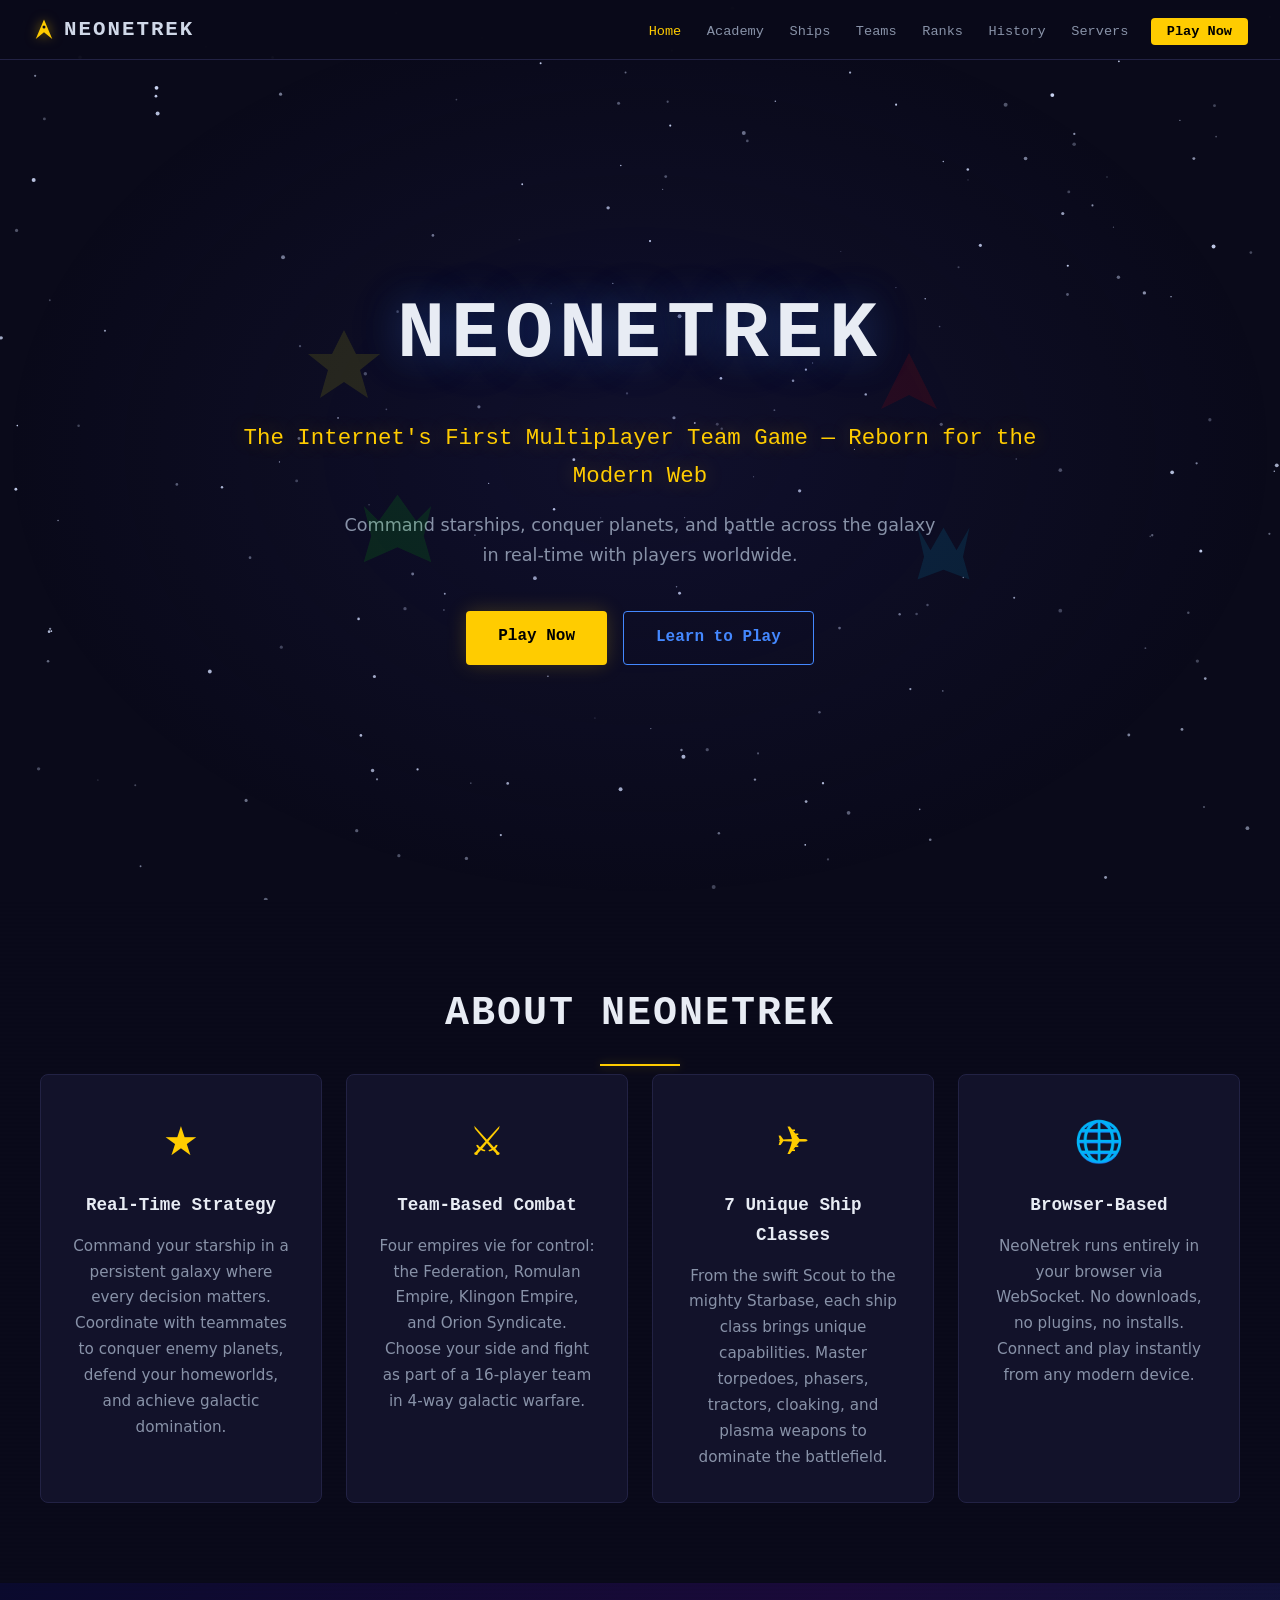
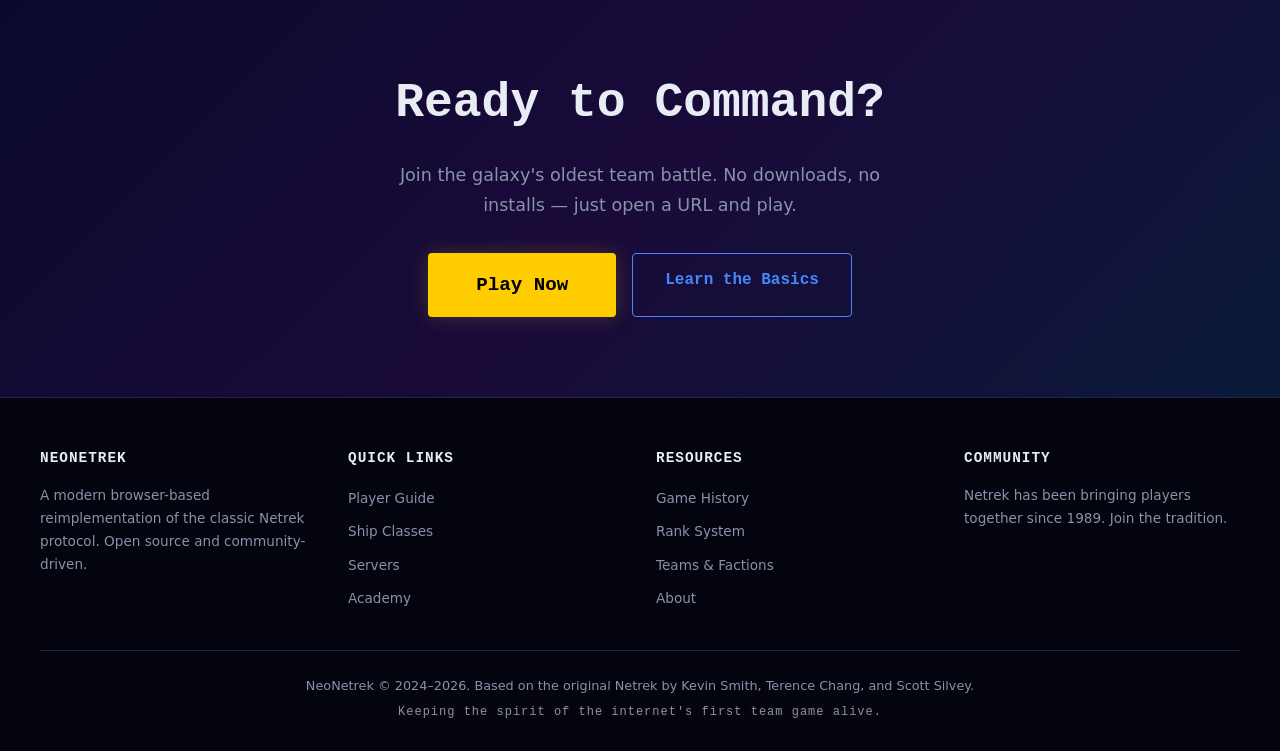
==== index.html @ f873a92c "Add Umami analytics to all pages Co-Authored-By: Claude Opus 4.6 <noreply@anthropic.com>" ====
<!DOCTYPE html>
<html lang="en">
<head>
  <meta charset="UTF-8">
  <meta name="viewport" content="width=device-width, initial-scale=1.0">
  <title>NeoNetrek - The Internet's First Team Game, Reborn</title>
  <link rel="icon" type="image/svg+xml" href="favicon.svg">
  <link rel="stylesheet" href="css/style.css">
  <script defer src="https://cloud.umami.is/script.js" data-website-id="e0d481f1-9120-42f4-aa07-5c133b0e5f1d"></script>
</head>
<body>

<!-- Starfield background -->
<canvas id="starfield"></canvas>

<!-- Navigation -->
<nav id="navbar">
  <div class="nav-brand">
    <svg class="logo-icon" viewBox="0 0 32 32" width="24" height="24"><path d="M16,2 L27,28 L16,19 L5,28 Z" fill="currentColor"/><circle cx="16" cy="12" r="2" fill="var(--bg-dark, #0a0a1a)"/></svg>
    <a href="index.html" class="logo-text" style="text-decoration:none;color:inherit">NeoNetrek</a>
  </div>
  <button class="nav-toggle" aria-label="Toggle navigation" onclick="document.getElementById('navbar').classList.toggle('open')">&#9776;</button>
  <ul class="nav-links">
    <li><a href="index.html">Home</a></li>
    <li><a href="academy.html">Academy</a></li>
    <li><a href="ships.html">Ships</a></li>
    <li><a href="teams.html">Teams</a></li>
    <li><a href="ranks.html">Ranks</a></li>
    <li><a href="history.html">History</a></li>
    <li><a href="servers.html">Servers</a></li>
    <li><a href="servers.html" class="btn-play">Play Now</a></li>
  </ul>
</nav>

<!-- Hero Section -->
<header id="home" class="hero">
  <div class="hero-content">
    <div class="hero-ships" aria-hidden="true">
      <svg class="hero-ship ship-fed" viewBox="0 0 40 40" width="80" height="80">
        <polygon points="20,2 26,14 38,14 28,22 32,36 20,28 8,36 12,22 2,14 14,14" fill="#ffff00" opacity="0.7"/>
      </svg>
      <svg class="hero-ship ship-rom" viewBox="0 0 40 40" width="70" height="70">
        <polygon points="20,4 36,36 20,28 4,36" fill="#ff0000" opacity="0.7"/>
      </svg>
      <svg class="hero-ship ship-kli" viewBox="0 0 40 40" width="75" height="75">
        <polygon points="20,2 30,16 38,8 34,24 38,38 20,30 2,38 6,24 2,8 10,16" fill="#00ff00" opacity="0.7"/>
      </svg>
      <svg class="hero-ship ship-ori" viewBox="0 0 40 40" width="65" height="65">
        <polygon points="20,4 28,18 36,4 32,22 36,36 20,30 4,36 8,22 4,4 12,18" fill="#00ccff" opacity="0.7"/>
      </svg>
    </div>
    <h1>NeoNetrek</h1>
    <p class="tagline">The Internet's First Multiplayer Team Game &mdash; Reborn for the Modern Web</p>
    <p class="subtitle">Command starships, conquer planets, and battle across the galaxy in real-time with players worldwide.</p>
    <div class="hero-buttons">
      <a href="servers.html" class="btn btn-primary">Play Now</a>
      <a href="academy.html" class="btn btn-secondary">Learn to Play</a>
    </div>
  </div>
</header>

<!-- About Section -->
<section id="about" class="section">
  <div class="container">
    <h2 class="section-title">About NeoNetrek</h2>
    <div class="about-grid">
      <div class="about-card">
        <div class="card-icon">&#9733;</div>
        <h3>Real-Time Strategy</h3>
        <p>Command your starship in a persistent galaxy where every decision matters. Coordinate with teammates to conquer enemy planets, defend your homeworlds, and achieve galactic domination.</p>
      </div>
      <div class="about-card">
        <div class="card-icon">&#9876;</div>
        <h3>Team-Based Combat</h3>
        <p>Four empires vie for control: the Federation, Romulan Empire, Klingon Empire, and Orion Syndicate. Choose your side and fight as part of a 16-player team in 4-way galactic warfare.</p>
      </div>
      <div class="about-card">
        <div class="card-icon">&#9992;</div>
        <h3>7 Unique Ship Classes</h3>
        <p>From the swift Scout to the mighty Starbase, each ship class brings unique capabilities. Master torpedoes, phasers, tractors, cloaking, and plasma weapons to dominate the battlefield.</p>
      </div>
      <div class="about-card">
        <div class="card-icon">&#127760;</div>
        <h3>Browser-Based</h3>
        <p>NeoNetrek runs entirely in your browser via WebSocket. No downloads, no plugins, no installs. Connect and play instantly from any modern device.</p>
      </div>
    </div>
  </div>
</section>

<!-- Call to Action -->
<section class="section section-play">
  <div class="container">
    <div class="play-cta">
      <h2>Ready to Command?</h2>
      <p>Join the galaxy's oldest team battle. No downloads, no installs &mdash; just open a URL and play.</p>
      <div class="hero-buttons">
        <a href="servers.html" class="btn btn-primary btn-large">Play Now</a>
        <a href="academy.html" class="btn btn-secondary">Learn the Basics</a>
      </div>
    </div>
  </div>
</section>

<!-- Footer -->
<footer class="footer">
  <div class="container">
    <div class="footer-grid">
      <div class="footer-col">
        <h4>NeoNetrek</h4>
        <p>A modern browser-based reimplementation of the classic Netrek protocol. Open source and community-driven.</p>
      </div>
      <div class="footer-col">
        <h4>Quick Links</h4>
        <ul>
          <li><a href="academy.html">Player Guide</a></li>
          <li><a href="ships.html">Ship Classes</a></li>
          <li><a href="servers.html">Servers</a></li>
          <li><a href="academy.html">Academy</a></li>
        </ul>
      </div>
      <div class="footer-col">
        <h4>Resources</h4>
        <ul>
          <li><a href="history.html">Game History</a></li>
          <li><a href="ranks.html">Rank System</a></li>
          <li><a href="teams.html">Teams &amp; Factions</a></li>
          <li><a href="index.html">About</a></li>
        </ul>
      </div>
      <div class="footer-col">
        <h4>Community</h4>
        <p>Netrek has been bringing players together since 1989. Join the tradition.</p>
      </div>
    </div>
    <div class="footer-bottom">
      <p>NeoNetrek &copy; 2024&ndash;2026. Based on the original Netrek by Kevin Smith, Terence Chang, and Scott Silvey.</p>
      <p class="footer-heritage">Keeping the spirit of the internet's first team game alive.</p>
    </div>
  </div>
</footer>

<script src="js/main.js"></script>
</body>
</html>
---- css/style.css ----
/* ==========================================================================
   NeoNetrek Companion Website - Space Theme Stylesheet
   ========================================================================== */

/* ---------- Reset & Base ---------- */
*, *::before, *::after { margin: 0; padding: 0; box-sizing: border-box; }

:root {
  --bg-primary: #0a0a1a;
  --bg-secondary: #0e0e24;
  --bg-card: #12122a;
  --bg-card-hover: #1a1a3a;
  --text-primary: #d0d8e8;
  --text-secondary: #8892a8;
  --text-heading: #e8ecf4;
  --accent-gold: #ffcc00;
  --accent-blue: #4488ff;
  --team-fed: #ffff00;
  --team-rom: #ff3333;
  --team-kli: #33ff33;
  --team-ori: #00ccff;
  --glow-fed: rgba(255,255,0,0.3);
  --glow-rom: rgba(255,0,0,0.3);
  --glow-kli: rgba(0,255,0,0.3);
  --glow-ori: rgba(0,204,255,0.3);
  --border-color: #222244;
  --font-mono: 'Courier New', 'Fira Code', monospace;
  --font-sans: 'Segoe UI', system-ui, -apple-system, sans-serif;
  --nav-height: 60px;
}

html {
  scroll-behavior: smooth;
  scroll-padding-top: var(--nav-height);
}

body {
  background: var(--bg-primary);
  color: var(--text-primary);
  font-family: var(--font-sans);
  line-height: 1.7;
  overflow-x: hidden;
}

/* ---------- Starfield Canvas ---------- */
#starfield {
  position: fixed;
  top: 0; left: 0;
  width: 100%; height: 100%;
  z-index: 0;
  pointer-events: none;
}

/* ---------- Navigation ---------- */
#navbar {
  position: fixed;
  top: 0; left: 0; right: 0;
  height: var(--nav-height);
  background: rgba(10,10,26,0.92);
  backdrop-filter: blur(12px);
  border-bottom: 1px solid var(--border-color);
  display: flex;
  align-items: center;
  justify-content: space-between;
  padding: 0 2rem;
  z-index: 1000;
}

.nav-brand {
  display: flex;
  align-items: center;
  gap: 0.5rem;
}

.logo-icon {
  color: var(--accent-gold);
  filter: drop-shadow(0 0 6px rgba(255,204,0,0.5));
  vertical-align: middle;
}

.logo-text {
  font-family: var(--font-mono);
  font-size: 1.3rem;
  font-weight: bold;
  color: var(--text-heading);
  letter-spacing: 2px;
  text-transform: uppercase;
}

.nav-toggle {
  display: none;
  background: none;
  border: 1px solid var(--border-color);
  color: var(--text-primary);
  font-size: 1.4rem;
  padding: 0.3rem 0.6rem;
  cursor: pointer;
  border-radius: 4px;
}

.nav-links {
  list-style: none;
  display: flex;
  gap: 0.2rem;
  align-items: center;
}

.nav-links a {
  color: var(--text-secondary);
  text-decoration: none;
  font-size: 0.85rem;
  padding: 0.4rem 0.7rem;
  border-radius: 4px;
  transition: color 0.2s, background 0.2s;
  font-family: var(--font-mono);
}

.nav-links a:hover {
  color: var(--text-heading);
  background: rgba(255,255,255,0.05);
}

.nav-links .btn-play {
  background: var(--accent-gold);
  color: #000 !important;
  font-weight: bold;
  padding: 0.4rem 1rem;
  margin-left: 0.5rem;
}

.nav-links .btn-play:hover {
  background: #ffe044;
  box-shadow: 0 0 15px rgba(255,204,0,0.4);
}

/* ---------- Hero ---------- */
.hero {
  position: relative;
  min-height: 100vh;
  display: flex;
  align-items: center;
  justify-content: center;
  text-align: center;
  padding: 6rem 2rem 4rem;
  z-index: 1;
  overflow: hidden;
}

.hero::before {
  content: '';
  position: absolute;
  top: 0; left: 0; right: 0; bottom: 0;
  background: radial-gradient(ellipse at center, rgba(40,40,120,0.2) 0%, transparent 70%);
  pointer-events: none;
}

.hero-content {
  position: relative;
  max-width: 800px;
}

.hero-content h1 {
  font-family: var(--font-mono);
  font-size: clamp(2.5rem, 8vw, 5rem);
  color: var(--text-heading);
  letter-spacing: 6px;
  text-transform: uppercase;
  margin-bottom: 1rem;
  text-shadow: 0 0 40px rgba(68,136,255,0.3), 0 0 80px rgba(68,136,255,0.1);
}

.tagline {
  font-size: clamp(1rem, 2.5vw, 1.4rem);
  color: var(--accent-gold);
  font-family: var(--font-mono);
  margin-bottom: 1rem;
  text-shadow: 0 0 20px rgba(255,204,0,0.3);
}

.subtitle {
  font-size: 1.1rem;
  color: var(--text-secondary);
  margin-bottom: 2.5rem;
  max-width: 600px;
  margin-left: auto;
  margin-right: auto;
}

.hero-ships {
  position: absolute;
  top: 0; left: 0; right: 0; bottom: 0;
  pointer-events: none;
  overflow: hidden;
}

.hero-ship {
  position: absolute;
  opacity: 0.15;
  animation: float 20s ease-in-out infinite;
}

.ship-fed { top: 15%; left: 8%; animation-delay: 0s; }
.ship-rom { top: 20%; right: 12%; animation-delay: -5s; }
.ship-kli { bottom: 25%; left: 15%; animation-delay: -10s; }
.ship-ori { bottom: 20%; right: 8%; animation-delay: -15s; }

@keyframes float {
  0%, 100% { transform: translateY(0) rotate(0deg); }
  25% { transform: translateY(-20px) rotate(3deg); }
  50% { transform: translateY(10px) rotate(-2deg); }
  75% { transform: translateY(-15px) rotate(1deg); }
}

.hero-buttons {
  display: flex;
  gap: 1rem;
  justify-content: center;
  flex-wrap: wrap;
}

/* ---------- Buttons ---------- */
.btn {
  display: inline-block;
  padding: 0.8rem 2rem;
  border-radius: 4px;
  text-decoration: none;
  font-family: var(--font-mono);
  font-weight: bold;
  font-size: 1rem;
  transition: all 0.3s;
  cursor: pointer;
  border: none;
}

.btn-primary {
  background: var(--accent-gold);
  color: #000;
  box-shadow: 0 0 20px rgba(255,204,0,0.2);
}

.btn-primary:hover {
  background: #ffe044;
  box-shadow: 0 0 30px rgba(255,204,0,0.4);
  transform: translateY(-2px);
}

.btn-secondary {
  background: transparent;
  color: var(--accent-blue);
  border: 1px solid var(--accent-blue);
}

.btn-secondary:hover {
  background: rgba(68,136,255,0.1);
  box-shadow: 0 0 20px rgba(68,136,255,0.2);
  transform: translateY(-2px);
}

.btn-large {
  padding: 1rem 3rem;
  font-size: 1.2rem;
}

/* ---------- Sections ---------- */
.section {
  position: relative;
  z-index: 1;
  padding: 5rem 2rem;
}

.section-alt {
  background: var(--bg-secondary);
}

.container {
  max-width: 1200px;
  margin: 0 auto;
}

.section-title {
  font-family: var(--font-mono);
  font-size: clamp(1.8rem, 4vw, 2.5rem);
  color: var(--text-heading);
  text-align: center;
  margin-bottom: 0.5rem;
  letter-spacing: 2px;
  text-transform: uppercase;
}

.section-title::after {
  content: '';
  display: block;
  width: 80px;
  height: 2px;
  background: var(--accent-gold);
  margin: 1rem auto 0;
  box-shadow: 0 0 10px rgba(255,204,0,0.3);
}

.section-intro {
  text-align: center;
  color: var(--text-secondary);
  max-width: 700px;
  margin: 1.5rem auto 3rem;
  font-size: 1.05rem;
}

/* ---------- About Cards ---------- */
.about-grid {
  display: grid;
  grid-template-columns: repeat(auto-fit, minmax(250px, 1fr));
  gap: 1.5rem;
}

.about-card {
  background: var(--bg-card);
  border: 1px solid var(--border-color);
  border-radius: 8px;
  padding: 2rem;
  text-align: center;
  transition: transform 0.3s, border-color 0.3s;
}

.about-card:hover {
  transform: translateY(-4px);
  border-color: var(--accent-blue);
}

.card-icon {
  font-size: 2.5rem;
  margin-bottom: 1rem;
  color: var(--accent-gold);
}

.about-card h3 {
  font-family: var(--font-mono);
  color: var(--text-heading);
  margin-bottom: 0.8rem;
  font-size: 1.1rem;
}

.about-card p {
  color: var(--text-secondary);
  font-size: 0.95rem;
}

/* ---------- Player Guide ---------- */
.guide-toc {
  background: var(--bg-card);
  border: 1px solid var(--border-color);
  border-radius: 8px;
  padding: 2rem;
  margin-bottom: 2rem;
}

.guide-toc h3 {
  font-family: var(--font-mono);
  color: var(--accent-gold);
  margin-bottom: 1rem;
}

.guide-toc ol {
  padding-left: 1.5rem;
  display: grid;
  grid-template-columns: repeat(auto-fit, minmax(300px, 1fr));
  gap: 0.5rem;
}

.guide-toc li {
  color: var(--text-secondary);
  font-size: 0.95rem;
}

.guide-sections {
  display: grid;
  gap: 2rem;
}

.guide-block {
  background: var(--bg-card);
  border: 1px solid var(--border-color);
  border-radius: 8px;
  padding: 2rem;
}

.guide-block h3 {
  font-family: var(--font-mono);
  color: var(--accent-gold);
  margin-bottom: 1rem;
  font-size: 1.1rem;
}

.guide-block p, .guide-block li {
  color: var(--text-secondary);
  margin-bottom: 0.8rem;
}

.guide-block ol, .guide-block ul {
  padding-left: 1.5rem;
}

.guide-block strong {
  color: var(--text-heading);
}

kbd {
  display: inline-block;
  background: #1a1a3a;
  border: 1px solid #444;
  border-radius: 4px;
  padding: 0.15rem 0.5rem;
  font-family: var(--font-mono);
  font-size: 0.85rem;
  color: var(--accent-gold);
  box-shadow: 0 1px 2px rgba(0,0,0,0.4);
  min-width: 1.8rem;
  text-align: center;
}

.keybind-grid {
  display: grid;
  grid-template-columns: repeat(auto-fill, minmax(200px, 1fr));
  gap: 0.6rem;
}

.keybind-groups {
  display: grid;
  grid-template-columns: repeat(auto-fill, minmax(220px, 1fr));
  gap: 1.2rem;
}

.keybind-group h4 {
  color: var(--accent-blue, #4488ff);
  font-family: var(--font-mono);
  font-size: 0.8rem;
  text-transform: uppercase;
  letter-spacing: 0.08em;
  margin-bottom: 0.5rem;
  padding-bottom: 0.3rem;
  border-bottom: 1px solid var(--border-color, #222244);
}

.keybind {
  display: flex;
  align-items: center;
  gap: 0.8rem;
  padding: 0.4rem;
}

.keybind span {
  color: var(--text-secondary);
  font-size: 0.9rem;
}

.keybind-mouse {
  display: inline-block;
  padding: 0.15em 0.5em;
  font-family: var(--font-mono);
  font-size: 0.8em;
  color: var(--text-primary, #d0d8e8);
  background: rgba(255, 255, 255, 0.06);
  border: 1px solid var(--border-color, #222244);
  border-radius: 3px;
}

/* ---------- Ships ---------- */
.ships-grid {
  display: grid;
  grid-template-columns: repeat(auto-fill, minmax(320px, 1fr));
  gap: 1.5rem;
}

.ship-card {
  background: var(--bg-card);
  border: 1px solid var(--border-color);
  border-radius: 8px;
  padding: 1.5rem;
  transition: transform 0.3s, border-color 0.3s;
}

.ship-card:hover {
  transform: translateY(-4px);
  border-color: var(--accent-blue);
}

.ship-card-highlight {
  border-color: var(--accent-gold);
  box-shadow: 0 0 20px rgba(255,204,0,0.1);
}

.ship-visual {
  text-align: center;
  margin-bottom: 1rem;
  padding: 0.5rem;
}

.ship-visual svg {
  filter: drop-shadow(0 0 8px rgba(100,150,255,0.3));
}

.ship-card h3 {
  font-family: var(--font-mono);
  color: var(--text-heading);
  margin-bottom: 0.5rem;
  display: flex;
  align-items: center;
  gap: 0.5rem;
}

.ship-code {
  background: rgba(68,136,255,0.2);
  color: var(--accent-blue);
  font-size: 0.75rem;
  padding: 0.1rem 0.4rem;
  border-radius: 3px;
}

.recommended {
  background: rgba(255,204,0,0.2);
  color: var(--accent-gold);
  font-size: 0.7rem;
  padding: 0.1rem 0.5rem;
  border-radius: 3px;
}

.ship-desc {
  color: var(--text-secondary);
  font-size: 0.9rem;
  margin-bottom: 1rem;
}

.ship-stats {
  display: grid;
  gap: 0.4rem;
  margin-bottom: 0.8rem;
}

.stat {
  display: grid;
  grid-template-columns: 70px 1fr 50px;
  align-items: center;
  gap: 0.5rem;
  font-size: 0.8rem;
}

.stat-label {
  color: var(--text-secondary);
  font-family: var(--font-mono);
}

.stat-bar {
  height: 6px;
  background: rgba(255,255,255,0.05);
  border-radius: 3px;
  overflow: hidden;
}

.stat-fill {
  height: 100%;
  background: linear-gradient(90deg, var(--accent-blue), #66bbff);
  border-radius: 3px;
  transition: width 0.5s;
}

.stat-val {
  color: var(--text-heading);
  font-family: var(--font-mono);
  text-align: right;
  font-size: 0.8rem;
}

.ship-weapons {
  color: var(--text-secondary);
  font-size: 0.8rem;
  font-family: var(--font-mono);
  border-top: 1px solid var(--border-color);
  padding-top: 0.6rem;
}

/* ---------- Teams ---------- */
.teams-grid {
  display: grid;
  grid-template-columns: repeat(auto-fit, minmax(260px, 1fr));
  gap: 1.5rem;
  margin-bottom: 3rem;
}

.team-card {
  background: var(--bg-card);
  border: 1px solid var(--border-color);
  border-radius: 8px;
  padding: 2rem;
  text-align: center;
  transition: transform 0.3s, box-shadow 0.3s;
}

.team-card:hover { transform: translateY(-4px); }

.team-fed { border-color: rgba(255,255,0,0.3); }
.team-fed:hover { box-shadow: 0 0 30px var(--glow-fed); }
.team-rom { border-color: rgba(255,0,0,0.3); }
.team-rom:hover { box-shadow: 0 0 30px var(--glow-rom); }
.team-kli { border-color: rgba(0,255,0,0.3); }
.team-kli:hover { box-shadow: 0 0 30px var(--glow-kli); }
.team-ori { border-color: rgba(0,204,255,0.3); }
.team-ori:hover { box-shadow: 0 0 30px var(--glow-ori); }

.team-emblem {
  margin-bottom: 1rem;
}

.team-emblem svg {
  filter: drop-shadow(0 0 10px rgba(100,150,255,0.2));
}

.team-card h3 {
  font-family: var(--font-mono);
  color: var(--text-heading);
  font-size: 1.2rem;
  margin-bottom: 0.3rem;
}

.team-fed h3 { color: var(--team-fed); }
.team-rom h3 { color: var(--team-rom); }
.team-kli h3 { color: var(--team-kli); }
.team-ori h3 { color: var(--team-ori); }

.team-letter {
  font-family: var(--font-mono);
  font-size: 2rem;
  font-weight: bold;
  margin-bottom: 0.5rem;
}

.team-fed .team-letter { color: var(--team-fed); text-shadow: 0 0 15px var(--glow-fed); }
.team-rom .team-letter { color: var(--team-rom); text-shadow: 0 0 15px var(--glow-rom); }
.team-kli .team-letter { color: var(--team-kli); text-shadow: 0 0 15px var(--glow-kli); }
.team-ori .team-letter { color: var(--team-ori); text-shadow: 0 0 15px var(--glow-ori); }

.team-card p:last-child {
  color: var(--text-secondary);
  font-size: 0.9rem;
  text-align: left;
}

/* Galaxy Map */
.galaxy-map {
  text-align: center;
}

.galaxy-map h3 {
  font-family: var(--font-mono);
  color: var(--text-heading);
  margin-bottom: 1.5rem;
}

.map-visual {
  display: inline-block;
  background: rgba(0,0,0,0.5);
  border: 1px solid var(--border-color);
  border-radius: 8px;
  padding: 1.5rem;
}

.galaxy-svg {
  max-width: 100%;
  height: auto;
}

.map-caption {
  color: var(--text-secondary);
  font-size: 0.85rem;
  font-family: var(--font-mono);
  margin-top: 1rem;
}

/* ---------- Ranks Table ---------- */
.ranks-table-wrap {
  overflow-x: auto;
  margin-bottom: 3rem;
}

.ranks-table {
  width: 100%;
  border-collapse: collapse;
  font-family: var(--font-mono);
  font-size: 0.9rem;
}

.ranks-table th {
  background: rgba(68,136,255,0.1);
  color: var(--accent-blue);
  padding: 0.8rem 1rem;
  text-align: left;
  border-bottom: 2px solid var(--border-color);
  font-size: 0.8rem;
  text-transform: uppercase;
  letter-spacing: 1px;
}

.ranks-table td {
  padding: 0.7rem 1rem;
  border-bottom: 1px solid rgba(255,255,255,0.04);
  color: var(--text-secondary);
}

.ranks-table tr:hover td {
  background: rgba(255,255,255,0.02);
}

.rank-num {
  color: var(--accent-gold);
  font-weight: bold;
}

.rank-elite td {
  color: var(--text-heading);
}

.rank-elite .rank-num {
  color: #ff8844;
  text-shadow: 0 0 8px rgba(255,136,68,0.4);
}

/* Rating cards */
.ratings-info h3 {
  font-family: var(--font-mono);
  color: var(--text-heading);
  margin-bottom: 1rem;
  text-align: center;
}

.ratings-info > p {
  text-align: center;
  color: var(--text-secondary);
  margin-bottom: 1.5rem;
}

.rating-cards {
  display: grid;
  grid-template-columns: repeat(auto-fit, minmax(250px, 1fr));
  gap: 1.5rem;
  margin-bottom: 1rem;
}

.rating-card {
  background: var(--bg-card);
  border: 1px solid var(--border-color);
  border-radius: 8px;
  padding: 1.5rem;
}

.rating-card h4 {
  font-family: var(--font-mono);
  color: var(--accent-gold);
  margin-bottom: 0.5rem;
}

.rating-card p {
  color: var(--text-secondary);
  font-size: 0.9rem;
}

.rating-note {
  text-align: center;
  color: var(--text-secondary);
  font-size: 0.85rem;
  font-style: italic;
}

/* ---------- Timeline ---------- */
.timeline {
  position: relative;
  padding-left: 3rem;
  margin-bottom: 3rem;
}

.timeline::before {
  content: '';
  position: absolute;
  left: 1rem;
  top: 0;
  bottom: 0;
  width: 2px;
  background: linear-gradient(to bottom, var(--accent-gold), var(--accent-blue), var(--accent-gold));
}

.timeline-item {
  position: relative;
  margin-bottom: 2.5rem;
}

.timeline-item::before {
  content: '';
  position: absolute;
  left: -2.25rem;
  top: 0.4rem;
  width: 12px;
  height: 12px;
  background: var(--accent-gold);
  border-radius: 50%;
  box-shadow: 0 0 10px rgba(255,204,0,0.4);
}

.timeline-year {
  font-family: var(--font-mono);
  font-size: 0.85rem;
  color: var(--accent-gold);
  margin-bottom: 0.3rem;
  letter-spacing: 2px;
}

.timeline-content h3 {
  font-family: var(--font-mono);
  color: var(--text-heading);
  font-size: 1.1rem;
  margin-bottom: 0.5rem;
}

.timeline-content p {
  color: var(--text-secondary);
  font-size: 0.95rem;
}

.history-facts {
  background: var(--bg-card);
  border: 1px solid var(--border-color);
  border-radius: 8px;
  padding: 2rem;
}

.history-facts h3 {
  font-family: var(--font-mono);
  color: var(--accent-gold);
  margin-bottom: 1rem;
}

.history-facts li {
  color: var(--text-secondary);
  margin-bottom: 0.7rem;
  padding-left: 0.5rem;
  font-size: 0.95rem;
}

.history-facts strong {
  color: var(--text-heading);
}

/* ---------- Servers ---------- */
.servers-grid {
  display: grid;
  grid-template-columns: repeat(auto-fill, minmax(320px, 1fr));
  gap: 1.5rem;
}

.server-card {
  background: var(--bg-card);
  border: 1px solid var(--border-color);
  border-radius: 8px;
  padding: 1.5rem;
  transition: transform 0.3s, border-color 0.3s;
}

.server-card:hover {
  transform: translateY(-4px);
  border-color: var(--accent-blue);
}

.server-name {
  font-family: var(--font-mono);
  font-size: 1.1rem;
  color: var(--text-heading);
  margin-bottom: 0.3rem;
}

.server-location {
  font-family: var(--font-mono);
  font-size: 0.75rem;
  color: var(--text-secondary);
  text-transform: uppercase;
  letter-spacing: 1px;
  margin-bottom: 0.8rem;
}

.server-location::before {
  content: '> ';
  color: var(--accent-gold);
}

.server-desc {
  color: var(--text-secondary);
  font-size: 0.9rem;
  margin-bottom: 1rem;
}

.server-status {
  display: flex;
  align-items: center;
  gap: 0.5rem;
  margin-bottom: 1rem;
  font-family: var(--font-mono);
  font-size: 0.8rem;
}

.status-dot {
  width: 8px;
  height: 8px;
  border-radius: 50%;
  background: #555;
}

.status-dot.online, .status-dot.status-online {
  background: #33ff33;
  box-shadow: 0 0 6px rgba(0,255,0,0.4);
}

.status-dot.offline, .status-dot.status-offline {
  background: #ff3333;
}

.status-dot.status-unknown {
  background: #555;
  animation: pulse 1.5s ease-in-out infinite;
}

@keyframes pulse {
  0%, 100% { opacity: 0.4; }
  50% { opacity: 1; }
}

.server-players, .player-count {
  color: var(--text-secondary);
}

.server-established {
  font-family: var(--font-mono);
  font-size: 0.7rem;
  color: var(--text-secondary);
  margin-bottom: 0.6rem;
}

.server-features {
  display: flex;
  flex-wrap: wrap;
  gap: 0.4rem;
  margin-bottom: 1rem;
}

.server-feature-tag {
  font-family: var(--font-mono);
  font-size: 0.65rem;
  color: var(--accent-blue);
  border: 1px solid rgba(68,136,255,0.3);
  border-radius: 3px;
  padding: 0.15rem 0.5rem;
  text-transform: uppercase;
  letter-spacing: 0.5px;
}

.server-join, .server-join-btn {
  display: inline-block;
  background: var(--accent-gold);
  color: #000;
  font-family: var(--font-mono);
  font-weight: bold;
  font-size: 0.85rem;
  padding: 0.5rem 1.5rem;
  border-radius: 4px;
  text-decoration: none;
  transition: all 0.3s;
}

.server-join:hover, .server-join-btn:hover {
  background: #ffe044;
  box-shadow: 0 0 15px rgba(255,204,0,0.4);
  transform: translateY(-1px);
}

.server-join-disabled {
  background: #333;
  color: #666;
  cursor: not-allowed;
}

.server-join-disabled:hover {
  background: #333;
  box-shadow: none;
  transform: none;
}

.servers-empty {
  text-align: center;
  color: var(--text-secondary);
  padding: 3rem 1rem;
  font-style: italic;
  grid-column: 1 / -1;
}

/* -- Server Instance Sub-cards -- */
.server-instances {
  margin-bottom: 1rem;
}

.instance-list-label {
  font-family: var(--font-mono);
  font-size: 0.7rem;
  color: var(--text-secondary);
  text-transform: uppercase;
  letter-spacing: 1px;
  margin-bottom: 0.5rem;
}

.server-instance {
  background: rgba(255,255,255,0.03);
  border: 1px solid rgba(255,255,255,0.08);
  border-radius: 6px;
  padding: 0.75rem;
  margin-bottom: 0.5rem;
}

.instance-header {
  display: flex;
  justify-content: space-between;
  align-items: center;
  margin-bottom: 0.3rem;
}

.server-instance .instance-name {
  font-family: var(--font-mono);
  font-size: 0.85rem;
  color: var(--text-heading);
}

.server-instance .instance-players {
  font-family: var(--font-mono);
  font-size: 0.75rem;
  color: var(--text-secondary);
}

.server-instance .instance-desc {
  font-size: 0.8rem;
  color: var(--text-secondary);
  margin-bottom: 0.4rem;
}

.server-instance .instance-features {
  display: flex;
  flex-wrap: wrap;
  gap: 0.3rem;
  margin-bottom: 0.5rem;
}

.server-join-small {
  font-size: 0.75rem;
  padding: 0.3rem 1rem;
}

/* ---------- Play CTA ---------- */
.section-play {
  background: linear-gradient(135deg, #0a0a2e 0%, #1a0a3a 50%, #0a1a3a 100%);
  text-align: center;
}

.play-cta h2 {
  font-family: var(--font-mono);
  font-size: clamp(2rem, 5vw, 3rem);
  color: var(--text-heading);
  margin-bottom: 1rem;
}

.play-cta > p {
  color: var(--text-secondary);
  font-size: 1.1rem;
  margin-bottom: 2rem;
  max-width: 500px;
  margin-left: auto;
  margin-right: auto;
}

.play-note {
  color: var(--text-secondary);
  font-size: 0.8rem;
  margin-top: 1rem;
}

/* ---------- Footer ---------- */
.footer {
  position: relative;
  z-index: 1;
  background: rgba(5,5,15,0.95);
  border-top: 1px solid var(--border-color);
  padding: 3rem 2rem 1.5rem;
}

.footer-grid {
  display: grid;
  grid-template-columns: repeat(auto-fit, minmax(200px, 1fr));
  gap: 2rem;
  margin-bottom: 2rem;
}

.footer-col h4 {
  font-family: var(--font-mono);
  color: var(--text-heading);
  margin-bottom: 0.8rem;
  font-size: 0.9rem;
  text-transform: uppercase;
  letter-spacing: 1px;
}

.footer-col p {
  color: var(--text-secondary);
  font-size: 0.85rem;
}

.footer-col ul {
  list-style: none;
}

.footer-col li { margin-bottom: 0.4rem; }

.footer-col a {
  color: var(--text-secondary);
  text-decoration: none;
  font-size: 0.85rem;
  transition: color 0.2s;
}

.footer-col a:hover { color: var(--accent-gold); }

.footer-bottom {
  border-top: 1px solid var(--border-color);
  padding-top: 1.5rem;
  text-align: center;
}

.footer-bottom p {
  color: var(--text-secondary);
  font-size: 0.8rem;
  margin-bottom: 0.3rem;
}

.footer-heritage {
  color: var(--accent-gold);
  font-family: var(--font-mono);
  font-size: 0.75rem !important;
  letter-spacing: 1px;
  text-shadow: 0 0 10px rgba(255,204,0,0.2);
}

/* ---------- Responsive ---------- */
@media (max-width: 768px) {
  .nav-toggle { display: block; }

  .nav-links {
    display: none;
    position: absolute;
    top: var(--nav-height);
    left: 0; right: 0;
    background: rgba(10,10,26,0.98);
    flex-direction: column;
    padding: 1rem;
    border-bottom: 1px solid var(--border-color);
  }

  #navbar.open .nav-links { display: flex; }

  .nav-links a {
    padding: 0.7rem 1rem;
    width: 100%;
  }

  .section { padding: 3rem 1rem; }

  .ships-grid { grid-template-columns: 1fr; }

  .teams-grid { grid-template-columns: 1fr; }

  .hero-ships { display: none; }

  .timeline { padding-left: 2.5rem; }

  .keybind-grid { grid-template-columns: 1fr; }
  .keybind-groups { grid-template-columns: 1fr 1fr; }

  .servers-grid { grid-template-columns: 1fr; }
}

@media (max-width: 480px) {
  .hero-content h1 { letter-spacing: 3px; }
  .hero-buttons { flex-direction: column; align-items: center; }
  .btn { width: 100%; text-align: center; }
  .stat { grid-template-columns: 55px 1fr 40px; }
}

/* ---------- Utility / Animation ---------- */
@keyframes pulse-glow {
  0%, 100% { box-shadow: 0 0 10px rgba(255,204,0,0.2); }
  50% { box-shadow: 0 0 25px rgba(255,204,0,0.4); }
}

.section-play .btn-primary {
  animation: pulse-glow 3s ease-in-out infinite;
}

/* Scanline overlay for retro feel */
.section::before {
  content: '';
  position: absolute;
  top: 0; left: 0; right: 0; bottom: 0;
  background: repeating-linear-gradient(
    transparent 0px,
    transparent 2px,
    rgba(0,0,0,0.03) 2px,
    rgba(0,0,0,0.03) 4px
  );
  pointer-events: none;
  z-index: -1;
}
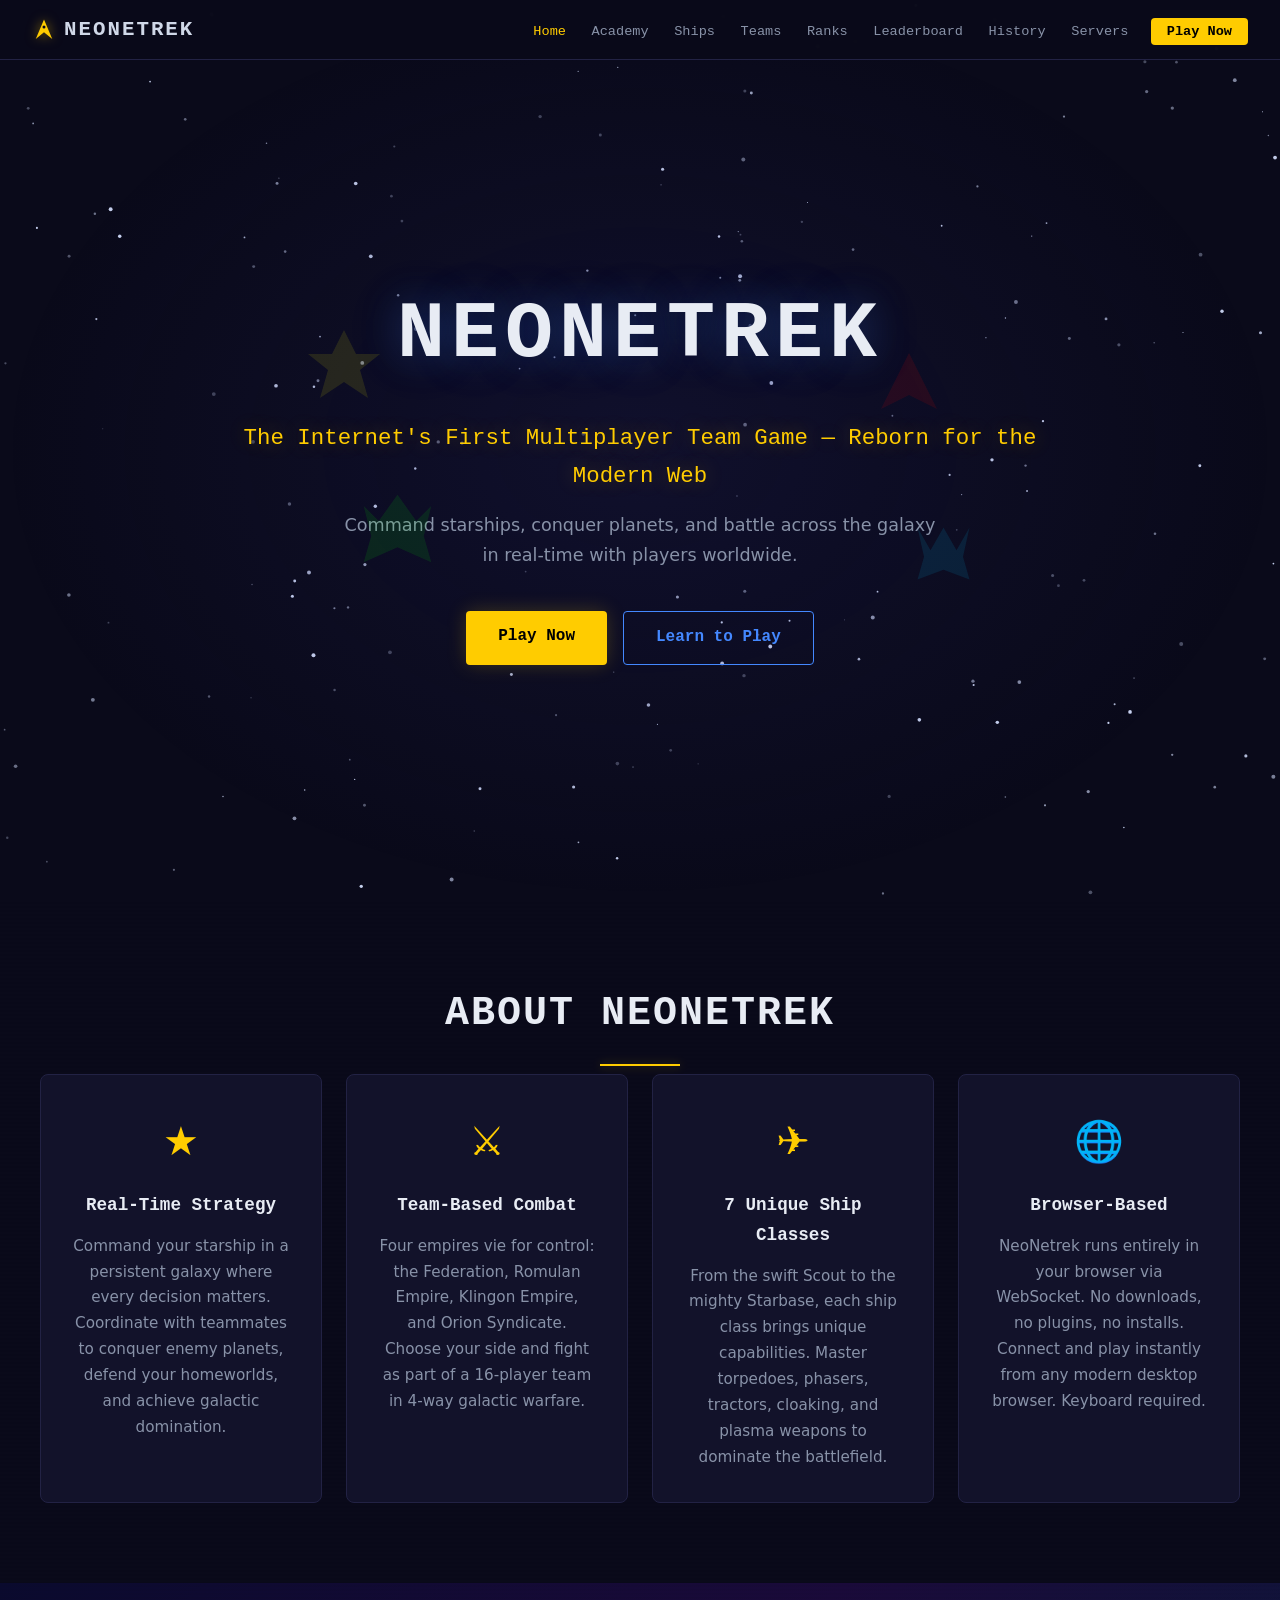
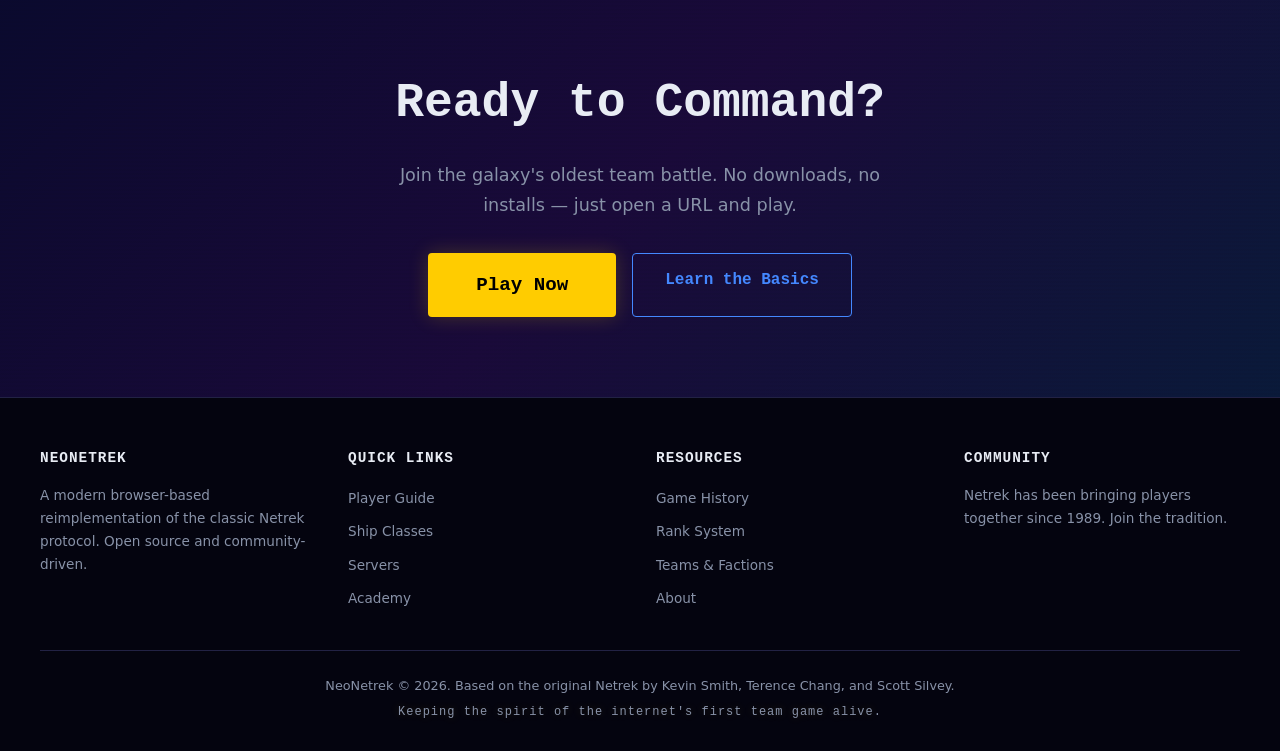
==== commit 2d25c0f3: "Add Global Leaderboard page, JS and styles Introduce a new Global Leaderboard feature: add leaderboa" ====
--- a/index.html
+++ b/index.html
@@ -26,6 +26,7 @@
     <li><a href="ships.html">Ships</a></li>
     <li><a href="teams.html">Teams</a></li>
     <li><a href="ranks.html">Ranks</a></li>
+    <li><a href="leaderboard.html">Leaderboard</a></li>
     <li><a href="history.html">History</a></li>
     <li><a href="servers.html">Servers</a></li>
     <li><a href="servers.html" class="btn-play">Play Now</a></li>
@@ -82,7 +83,7 @@
       <div class="about-card">
         <div class="card-icon">&#127760;</div>
         <h3>Browser-Based</h3>
-        <p>NeoNetrek runs entirely in your browser via WebSocket. No downloads, no plugins, no installs. Connect and play instantly from any modern device.</p>
+        <p>NeoNetrek runs entirely in your browser via WebSocket. No downloads, no plugins, no installs. Connect and play instantly from any modern desktop browser. Keyboard required.</p>
       </div>
     </div>
   </div>
@@ -134,7 +135,7 @@
       </div>
     </div>
     <div class="footer-bottom">
-      <p>NeoNetrek &copy; 2024&ndash;2026. Based on the original Netrek by Kevin Smith, Terence Chang, and Scott Silvey.</p>
+      <p>NeoNetrek &copy; 2026. Based on the original Netrek by Kevin Smith, Terence Chang, and Scott Silvey.</p>
       <p class="footer-heritage">Keeping the spirit of the internet's first team game alive.</p>
     </div>
   </div>
--- a/css/style.css
+++ b/css/style.css
@@ -1055,6 +1055,79 @@
   padding: 0.3rem 1rem;
 }
 
+/* -- Server Latency Indicator -- */
+.server-latency {
+  display: flex;
+  align-items: center;
+  gap: 0.5rem;
+  margin-bottom: 1rem;
+  font-family: var(--font-mono);
+  font-size: 0.75rem;
+}
+
+.latency-bars {
+  display: inline-flex;
+  align-items: flex-end;
+  gap: 2px;
+  height: 14px;
+}
+
+.latency-bar {
+  width: 4px;
+  background: #333;
+  border-radius: 1px;
+  transition: background 0.3s;
+}
+
+.latency-bar.bar-1 { height: 4px; }
+.latency-bar.bar-2 { height: 7px; }
+.latency-bar.bar-3 { height: 10px; }
+.latency-bar.bar-4 { height: 14px; }
+
+/* Level 0: offline / no signal */
+.latency-level-0 .latency-bar { background: #333; }
+.latency-bars.latency-none + .latency-text { color: var(--text-secondary); }
+
+/* Level 1: high latency - red, only 1 bar lit */
+.latency-level-1 .bar-1 { background: #ff3333; box-shadow: 0 0 4px rgba(255,51,51,0.4); }
+
+/* Level 2: medium latency - orange, 2 bars lit */
+.latency-level-2 .bar-1,
+.latency-level-2 .bar-2 { background: #ff8833; box-shadow: 0 0 4px rgba(255,136,51,0.4); }
+
+/* Level 3: good latency - yellow-green, 3 bars lit */
+.latency-level-3 .bar-1,
+.latency-level-3 .bar-2,
+.latency-level-3 .bar-3 { background: #88cc33; box-shadow: 0 0 4px rgba(136,204,51,0.4); }
+
+/* Level 4: excellent latency - green, all bars lit */
+.latency-level-4 .bar-1,
+.latency-level-4 .bar-2,
+.latency-level-4 .bar-3,
+.latency-level-4 .bar-4 { background: #33ff33; box-shadow: 0 0 4px rgba(51,255,51,0.4); }
+
+.latency-text {
+  color: var(--text-secondary);
+}
+
+.latency-bars.latency-excellent + .latency-text { color: #33ff33; }
+.latency-bars.latency-good + .latency-text { color: #88cc33; }
+.latency-bars.latency-medium + .latency-text { color: #ff8833; }
+.latency-bars.latency-high + .latency-text { color: #ff3333; }
+
+/* -- Server Actions Layout -- */
+.server-actions {
+  display: flex;
+  gap: 0.5rem;
+  flex-wrap: wrap;
+  align-items: center;
+}
+
+.server-actions .btn {
+  font-size: 0.85rem;
+  padding: 0.5rem 1.5rem;
+}
+
 /* ---------- Play CTA ---------- */
 .section-play {
   background: linear-gradient(135deg, #0a0a2e 0%, #1a0a3a 50%, #0a1a3a 100%);
@@ -1133,6 +1206,14 @@
   padding-top: 1.5rem;
   text-align: center;
 }
+
+.footer-bottom a {
+  color: var(--text-secondary);
+  text-decoration: none;
+  transition: color 0.2s;
+}
+
+.footer-bottom a:hover { color: var(--accent-gold); }
 
 .footer-bottom p {
   color: var(--text-secondary);
@@ -1217,3 +1298,133 @@
   pointer-events: none;
   z-index: -1;
 }
+
+/* ---------- Leaderboard ---------- */
+.leaderboard-controls {
+  display: flex;
+  justify-content: space-between;
+  align-items: center;
+  margin-bottom: 1.5rem;
+  gap: 1rem;
+  flex-wrap: wrap;
+}
+
+.leaderboard-search {
+  background: var(--bg-card);
+  border: 1px solid var(--border-color);
+  border-radius: 4px;
+  color: var(--text-primary);
+  font-family: var(--font-mono);
+  font-size: 0.85rem;
+  padding: 0.5rem 1rem;
+  width: 260px;
+  max-width: 100%;
+  transition: border-color 0.2s;
+}
+
+.leaderboard-search:focus {
+  outline: none;
+  border-color: var(--accent-blue);
+  box-shadow: 0 0 8px rgba(68,136,255,0.2);
+}
+
+.leaderboard-search::placeholder {
+  color: var(--text-secondary);
+  opacity: 0.7;
+}
+
+.leaderboard-status {
+  font-family: var(--font-mono);
+  font-size: 0.75rem;
+  color: var(--text-secondary);
+}
+
+.leaderboard-table th.sortable {
+  cursor: pointer;
+  user-select: none;
+  position: relative;
+  padding-right: 1.5rem;
+}
+
+.leaderboard-table th.sortable:hover {
+  color: var(--accent-gold);
+}
+
+.leaderboard-table th.sortable::after {
+  content: '';
+  position: absolute;
+  right: 0.4rem;
+  top: 50%;
+  transform: translateY(-50%);
+  border: 4px solid transparent;
+  border-top: 5px solid rgba(255,255,255,0.15);
+  border-bottom: 0;
+}
+
+.leaderboard-table th.sorted-desc::after {
+  border-top-color: var(--accent-gold);
+}
+
+.leaderboard-table th.sorted-asc::after {
+  border-top: 0;
+  border-bottom: 5px solid var(--accent-gold);
+}
+
+.leaderboard-table .player-name {
+  color: var(--text-heading);
+  font-weight: bold;
+}
+
+.leaderboard-table .instance-id {
+  font-size: 0.75rem;
+  text-transform: uppercase;
+}
+
+.leaderboard-table .num {
+  text-align: right;
+  font-variant-numeric: tabular-nums;
+}
+
+.leaderboard-table .total {
+  color: var(--accent-gold);
+  font-weight: bold;
+}
+
+.leaderboard-loading {
+  text-align: center;
+  color: var(--text-secondary);
+  padding: 2rem 1rem;
+  font-style: italic;
+}
+
+.leaderboard-updated {
+  text-align: center;
+  font-family: var(--font-mono);
+  font-size: 0.7rem;
+  color: var(--text-secondary);
+  margin-top: 1rem;
+}
+
+.server-tag {
+  display: inline-block;
+  font-family: var(--font-mono);
+  font-size: 0.65rem;
+  color: var(--accent-blue);
+  border: 1px solid rgba(68,136,255,0.3);
+  border-radius: 3px;
+  padding: 0.1rem 0.5rem;
+  text-transform: uppercase;
+  letter-spacing: 0.5px;
+  white-space: nowrap;
+}
+
+.rank-code {
+  font-family: var(--font-mono);
+  font-size: 0.8rem;
+  color: var(--accent-gold);
+}
+
+.rank-elite .rank-code {
+  color: #ff8844;
+  text-shadow: 0 0 8px rgba(255,136,68,0.4);
+}
